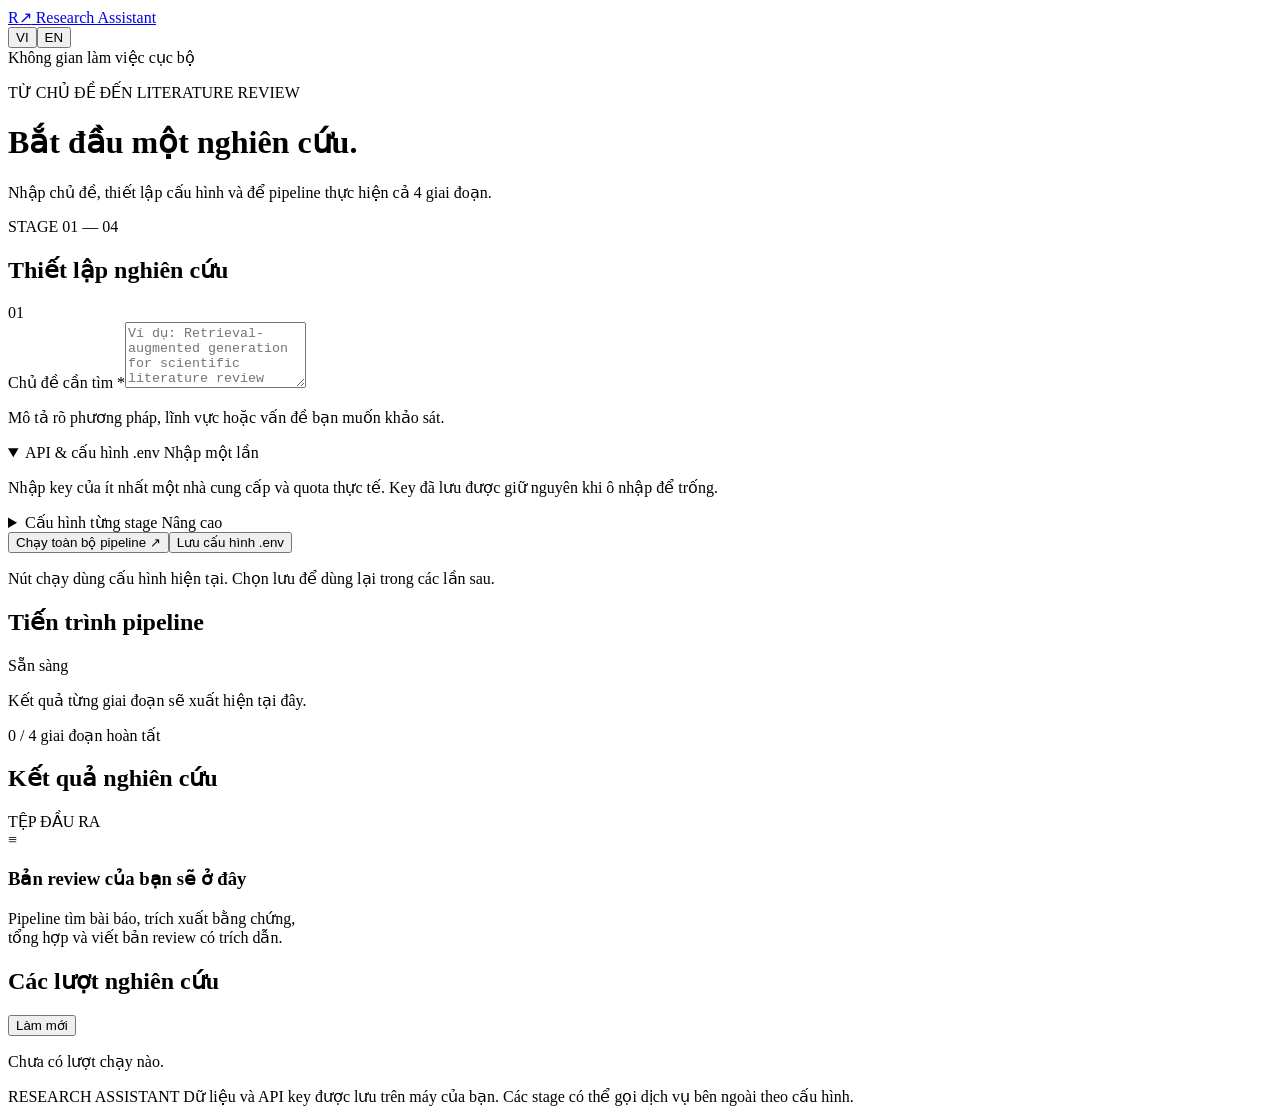
==== research_assistant/ui/static/index.html @ f3d4ac7d "Stage 4 and UI" ====
<!doctype html>
<html lang="vi">
<head><meta charset="utf-8"><meta name="viewport" content="width=device-width, initial-scale=1"><title>Research Assistant · Không gian nghiên cứu</title><link rel="stylesheet" href="/style.css"><link rel="stylesheet" href="/i18n.css"><script src="/app.js" defer></script></head>
<body>
<header><a class="brand" href="/"><span class="logo">R<span>↗</span></span> Research Assistant</a><div class="header-actions"><div class="language-switch" role="group" aria-label="Ngôn ngữ giao diện"><button type="button" data-language="vi" aria-pressed="true">VI</button><button type="button" data-language="en" aria-pressed="false">EN</button></div><span class="local"><i></i> <span data-i18n="localWorkspace">Không gian làm việc cục bộ</span></span></div></header>
<main>
<div class="heading"><div><p class="eyebrow" data-i18n="eyebrow">TỪ CHỦ ĐỀ ĐẾN LITERATURE REVIEW</p><h1 data-i18n="heading">Bắt đầu một nghiên cứu.</h1><p data-i18n="intro">Nhập chủ đề, thiết lập cấu hình và để pipeline thực hiện cả 4 giai đoạn.</p></div><span class="badge">STAGE 01 — 04</span></div>
<div id="notice" role="status" aria-live="polite" hidden></div>
<div class="workspace">
<section class="setup panel" aria-labelledby="setup-title">
<div class="panel-title"><h2 id="setup-title" data-i18n="researchSetup">Thiết lập nghiên cứu</h2><span>01</span></div>
<form id="research-form">
<label for="topic"><span data-i18n="researchTopic">Chủ đề cần tìm</span> <span class="required">*</span></label><textarea id="topic" required maxlength="2000" rows="4" data-i18n-placeholder="topicPlaceholder" placeholder="Ví dụ: Retrieval-augmented generation for scientific literature review"></textarea>
<p class="hint" data-i18n="topicHint">Mô tả rõ phương pháp, lĩnh vực hoặc vấn đề bạn muốn khảo sát.</p>
<div class="quick" id="quick-config"></div>
<details id="provider-settings" open><summary><span data-i18n="envConfig">API &amp; cấu hình .env</span> <span data-i18n="enterOnce">Nhập một lần</span></summary><p class="hint" data-i18n="envHint">Nhập key của ít nhất một nhà cung cấp và quota thực tế. Key đã lưu được giữ nguyên khi ô nhập để trống.</p><div id="env-fields"></div></details>
<details><summary><span data-i18n="stageConfig">Cấu hình từng stage</span> <span data-i18n="advanced">Nâng cao</span></summary><p class="hint" data-i18n="stageHint">Tên biến được giữ giống cấu hình Python. Đường dẫn tương đối tính từ thư mục dự án.</p><div id="stage-fields"></div></details>
<div class="actions"><button id="run" class="primary" type="submit"><span data-i18n="runPipeline">Chạy toàn bộ pipeline</span> <span>↗</span></button><button id="save" class="secondary" type="button" data-i18n="saveConfig">Lưu cấu hình .env</button></div>
<p class="hint" data-i18n="runHint">Nút chạy dùng cấu hình hiện tại. Chọn lưu để dùng lại trong các lần sau.</p>
</form></section>
<section class="output" aria-label="Theo dõi và kết quả" data-i18n-aria-label="outputLabel">
<div class="panel progress-panel"><div class="panel-title"><h2 data-i18n="pipelineProgress">Tiến trình pipeline</h2><span id="run-status" class="status">Sẵn sàng</span></div><p id="run-topic" class="hint">Kết quả từng giai đoạn sẽ xuất hiện tại đây.</p><ol id="stages" class="stages"></ol><div class="progress-track"><div id="progress"></div></div><p id="progress-label" class="hint">0 / 4 giai đoạn hoàn tất</p><button id="cancel" class="danger" type="button" hidden data-i18n="cancelPipeline">Dừng pipeline</button><div id="warnings" role="status"></div></div>
<div class="panel result-panel"><div class="panel-title"><h2 data-i18n="researchResults">Kết quả nghiên cứu</h2><span id="result-count" data-i18n="outputFiles">TỆP ĐẦU RA</span></div><div id="downloads"></div><div id="empty-result" class="empty"><span class="document-icon">≡</span><h3 data-i18n="reviewHere">Bản review của bạn sẽ ở đây</h3><p data-i18n="reviewDescription">Pipeline tìm bài báo, trích xuất bằng chứng,<br>tổng hợp và viết bản review có trích dẫn.</p></div><pre id="review" hidden tabindex="0" aria-label="Nội dung review Markdown" data-i18n-aria-label="reviewAria"></pre></div>
<div class="panel history-panel"><div class="panel-title"><h2 data-i18n="researchRuns">Các lượt nghiên cứu</h2><button id="refresh" type="button" class="text-button" data-i18n="refresh">Làm mới</button></div><div id="history"><p class="hint" data-i18n="noRuns">Chưa có lượt chạy nào.</p></div></div>
</section></div>
<footer>RESEARCH ASSISTANT <span data-i18n="footer">Dữ liệu và API key được lưu trên máy của bạn. Các stage có thể gọi dịch vụ bên ngoài theo cấu hình.</span></footer>
</main></body></html>
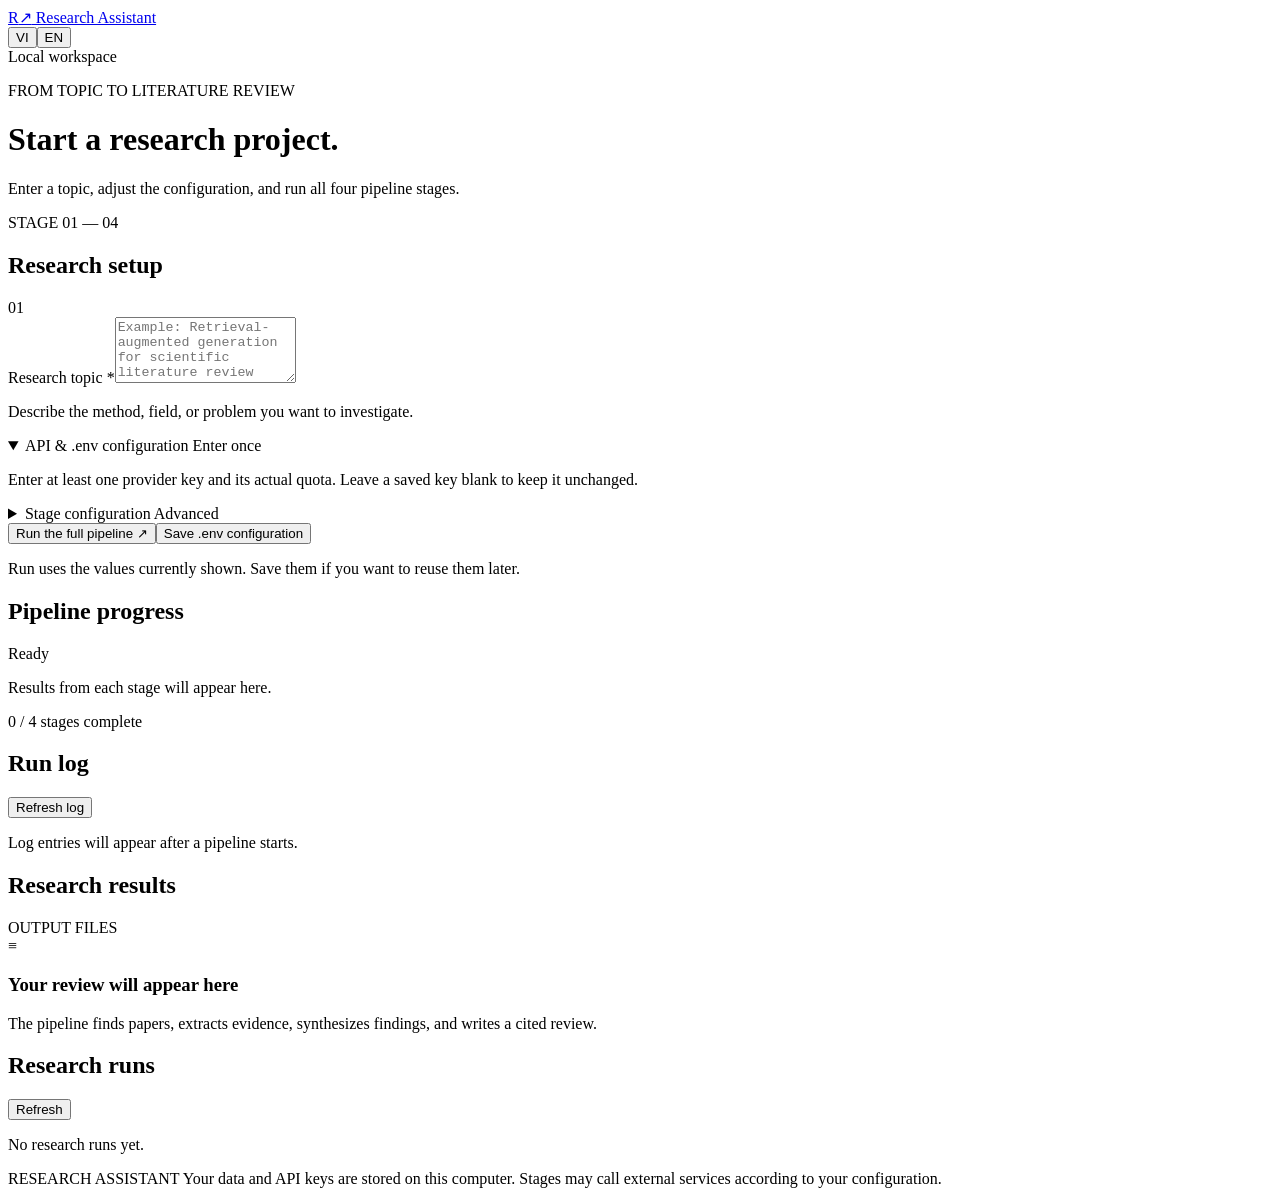
==== commit b35a8e85: "Add language and logger" ====
--- a/research_assistant/ui/static/index.html
+++ b/research_assistant/ui/static/index.html
@@ -1,27 +1,28 @@
 <!doctype html>
-<html lang="vi">
-<head><meta charset="utf-8"><meta name="viewport" content="width=device-width, initial-scale=1"><title>Research Assistant · Không gian nghiên cứu</title><link rel="stylesheet" href="/style.css"><link rel="stylesheet" href="/i18n.css"><script src="/app.js" defer></script></head>
+<html lang="en">
+<head><meta charset="utf-8"><meta name="viewport" content="width=device-width, initial-scale=1"><title>Research Assistant · Research workspace</title><link rel="stylesheet" href="/style.css"><link rel="stylesheet" href="/i18n.css"><script src="/i18n.js" defer></script><script src="/app.js" defer></script></head>
 <body>
-<header><a class="brand" href="/"><span class="logo">R<span>↗</span></span> Research Assistant</a><div class="header-actions"><div class="language-switch" role="group" aria-label="Ngôn ngữ giao diện"><button type="button" data-language="vi" aria-pressed="true">VI</button><button type="button" data-language="en" aria-pressed="false">EN</button></div><span class="local"><i></i> <span data-i18n="localWorkspace">Không gian làm việc cục bộ</span></span></div></header>
+<header><a class="brand" href="/"><span class="logo">R<span>↗</span></span> Research Assistant</a><div class="header-actions"><div class="language-switch" role="group" aria-label="Interface language"><button type="button" data-language="vi" aria-pressed="false">VI</button><button type="button" data-language="en" aria-pressed="true">EN</button></div><span class="local"><i></i> <span data-i18n="localWorkspace">Local workspace</span></span></div></header>
 <main>
-<div class="heading"><div><p class="eyebrow" data-i18n="eyebrow">TỪ CHỦ ĐỀ ĐẾN LITERATURE REVIEW</p><h1 data-i18n="heading">Bắt đầu một nghiên cứu.</h1><p data-i18n="intro">Nhập chủ đề, thiết lập cấu hình và để pipeline thực hiện cả 4 giai đoạn.</p></div><span class="badge">STAGE 01 — 04</span></div>
+<div class="heading"><div><p class="eyebrow" data-i18n="eyebrow">FROM TOPIC TO LITERATURE REVIEW</p><h1 data-i18n="heading">Start a research project.</h1><p data-i18n="intro">Enter a topic, adjust the configuration, and run all four pipeline stages.</p></div><span class="badge">STAGE 01 — 04</span></div>
 <div id="notice" role="status" aria-live="polite" hidden></div>
 <div class="workspace">
 <section class="setup panel" aria-labelledby="setup-title">
-<div class="panel-title"><h2 id="setup-title" data-i18n="researchSetup">Thiết lập nghiên cứu</h2><span>01</span></div>
+<div class="panel-title"><h2 id="setup-title" data-i18n="researchSetup">Research setup</h2><span>01</span></div>
 <form id="research-form">
-<label for="topic"><span data-i18n="researchTopic">Chủ đề cần tìm</span> <span class="required">*</span></label><textarea id="topic" required maxlength="2000" rows="4" data-i18n-placeholder="topicPlaceholder" placeholder="Ví dụ: Retrieval-augmented generation for scientific literature review"></textarea>
-<p class="hint" data-i18n="topicHint">Mô tả rõ phương pháp, lĩnh vực hoặc vấn đề bạn muốn khảo sát.</p>
+<label for="topic"><span data-i18n="researchTopic">Research topic</span> <span class="required">*</span></label><textarea id="topic" required maxlength="2000" rows="4" data-i18n-placeholder="topicPlaceholder" placeholder="Example: Retrieval-augmented generation for scientific literature review"></textarea>
+<p class="hint" data-i18n="topicHint">Describe the method, field, or problem you want to investigate.</p>
 <div class="quick" id="quick-config"></div>
-<details id="provider-settings" open><summary><span data-i18n="envConfig">API &amp; cấu hình .env</span> <span data-i18n="enterOnce">Nhập một lần</span></summary><p class="hint" data-i18n="envHint">Nhập key của ít nhất một nhà cung cấp và quota thực tế. Key đã lưu được giữ nguyên khi ô nhập để trống.</p><div id="env-fields"></div></details>
-<details><summary><span data-i18n="stageConfig">Cấu hình từng stage</span> <span data-i18n="advanced">Nâng cao</span></summary><p class="hint" data-i18n="stageHint">Tên biến được giữ giống cấu hình Python. Đường dẫn tương đối tính từ thư mục dự án.</p><div id="stage-fields"></div></details>
-<div class="actions"><button id="run" class="primary" type="submit"><span data-i18n="runPipeline">Chạy toàn bộ pipeline</span> <span>↗</span></button><button id="save" class="secondary" type="button" data-i18n="saveConfig">Lưu cấu hình .env</button></div>
-<p class="hint" data-i18n="runHint">Nút chạy dùng cấu hình hiện tại. Chọn lưu để dùng lại trong các lần sau.</p>
+<details id="provider-settings" open><summary><span data-i18n="envConfig">API &amp; .env configuration</span> <span data-i18n="enterOnce">Enter once</span></summary><p class="hint" data-i18n="envHint">Enter at least one provider key and its actual quota. Leave a saved key blank to keep it unchanged.</p><div id="env-fields"></div></details>
+<details><summary><span data-i18n="stageConfig">Stage configuration</span> <span data-i18n="advanced">Advanced</span></summary><p class="hint" data-i18n="stageHint">Variable names match the Python configuration. Relative paths start from the project directory.</p><div id="stage-fields"></div></details>
+<div class="actions"><button id="run" class="primary" type="submit"><span data-i18n="runPipeline">Run the full pipeline</span> <span>↗</span></button><button id="save" class="secondary" type="button" data-i18n="saveConfig">Save .env configuration</button></div>
+<p class="hint" data-i18n="runHint">Run uses the values currently shown. Save them if you want to reuse them later.</p>
 </form></section>
-<section class="output" aria-label="Theo dõi và kết quả" data-i18n-aria-label="outputLabel">
-<div class="panel progress-panel"><div class="panel-title"><h2 data-i18n="pipelineProgress">Tiến trình pipeline</h2><span id="run-status" class="status">Sẵn sàng</span></div><p id="run-topic" class="hint">Kết quả từng giai đoạn sẽ xuất hiện tại đây.</p><ol id="stages" class="stages"></ol><div class="progress-track"><div id="progress"></div></div><p id="progress-label" class="hint">0 / 4 giai đoạn hoàn tất</p><button id="cancel" class="danger" type="button" hidden data-i18n="cancelPipeline">Dừng pipeline</button><div id="warnings" role="status"></div></div>
-<div class="panel result-panel"><div class="panel-title"><h2 data-i18n="researchResults">Kết quả nghiên cứu</h2><span id="result-count" data-i18n="outputFiles">TỆP ĐẦU RA</span></div><div id="downloads"></div><div id="empty-result" class="empty"><span class="document-icon">≡</span><h3 data-i18n="reviewHere">Bản review của bạn sẽ ở đây</h3><p data-i18n="reviewDescription">Pipeline tìm bài báo, trích xuất bằng chứng,<br>tổng hợp và viết bản review có trích dẫn.</p></div><pre id="review" hidden tabindex="0" aria-label="Nội dung review Markdown" data-i18n-aria-label="reviewAria"></pre></div>
-<div class="panel history-panel"><div class="panel-title"><h2 data-i18n="researchRuns">Các lượt nghiên cứu</h2><button id="refresh" type="button" class="text-button" data-i18n="refresh">Làm mới</button></div><div id="history"><p class="hint" data-i18n="noRuns">Chưa có lượt chạy nào.</p></div></div>
+<section class="output" aria-label="Progress and results" data-i18n-aria-label="outputLabel">
+<div class="panel progress-panel"><div class="panel-title"><h2 data-i18n="pipelineProgress">Pipeline progress</h2><span id="run-status" class="status">Ready</span></div><p id="run-topic" class="hint">Results from each stage will appear here.</p><ol id="stages" class="stages"></ol><div class="progress-track"><div id="progress"></div></div><p id="progress-label" class="hint">0 / 4 stages complete</p><button id="cancel" class="danger" type="button" hidden data-i18n="cancelPipeline">Stop pipeline</button><div id="warnings" role="status"></div></div>
+<div class="panel log-panel"><div class="panel-title"><h2 data-i18n="runLog">Run log</h2><div class="log-actions"><button id="log-refresh" type="button" class="text-button" data-i18n="refreshLog">Refresh log</button><a id="log-download" class="text-link" href="#" download="run.log" data-i18n="downloadLog" hidden>Download log</a></div></div><p id="empty-log" class="hint" data-i18n="logEmpty">Log entries will appear after a pipeline starts.</p><pre id="run-log" hidden tabindex="0" aria-label="Pipeline run log" data-i18n-aria-label="logAria"></pre></div>
+<div class="panel result-panel"><div class="panel-title"><h2 data-i18n="researchResults">Research results</h2><span id="result-count" data-i18n="outputFiles">OUTPUT FILES</span></div><div id="downloads"></div><div id="empty-result" class="empty"><span class="document-icon">≡</span><h3 data-i18n="reviewHere">Your review will appear here</h3><p data-i18n="reviewDescription">The pipeline finds papers, extracts evidence, synthesizes findings, and writes a cited review.</p></div><pre id="review" hidden tabindex="0" aria-label="Markdown review content" data-i18n-aria-label="reviewAria"></pre></div>
+<div class="panel history-panel"><div class="panel-title"><h2 data-i18n="researchRuns">Research runs</h2><button id="refresh" type="button" class="text-button" data-i18n="refresh">Refresh</button></div><div id="history"><p class="hint" data-i18n="noRuns">No research runs yet.</p></div></div>
 </section></div>
-<footer>RESEARCH ASSISTANT <span data-i18n="footer">Dữ liệu và API key được lưu trên máy của bạn. Các stage có thể gọi dịch vụ bên ngoài theo cấu hình.</span></footer>
+<footer>RESEARCH ASSISTANT <span data-i18n="footer">Your data and API keys are stored on this computer. Stages may call external services according to your configuration.</span></footer>
 </main></body></html>
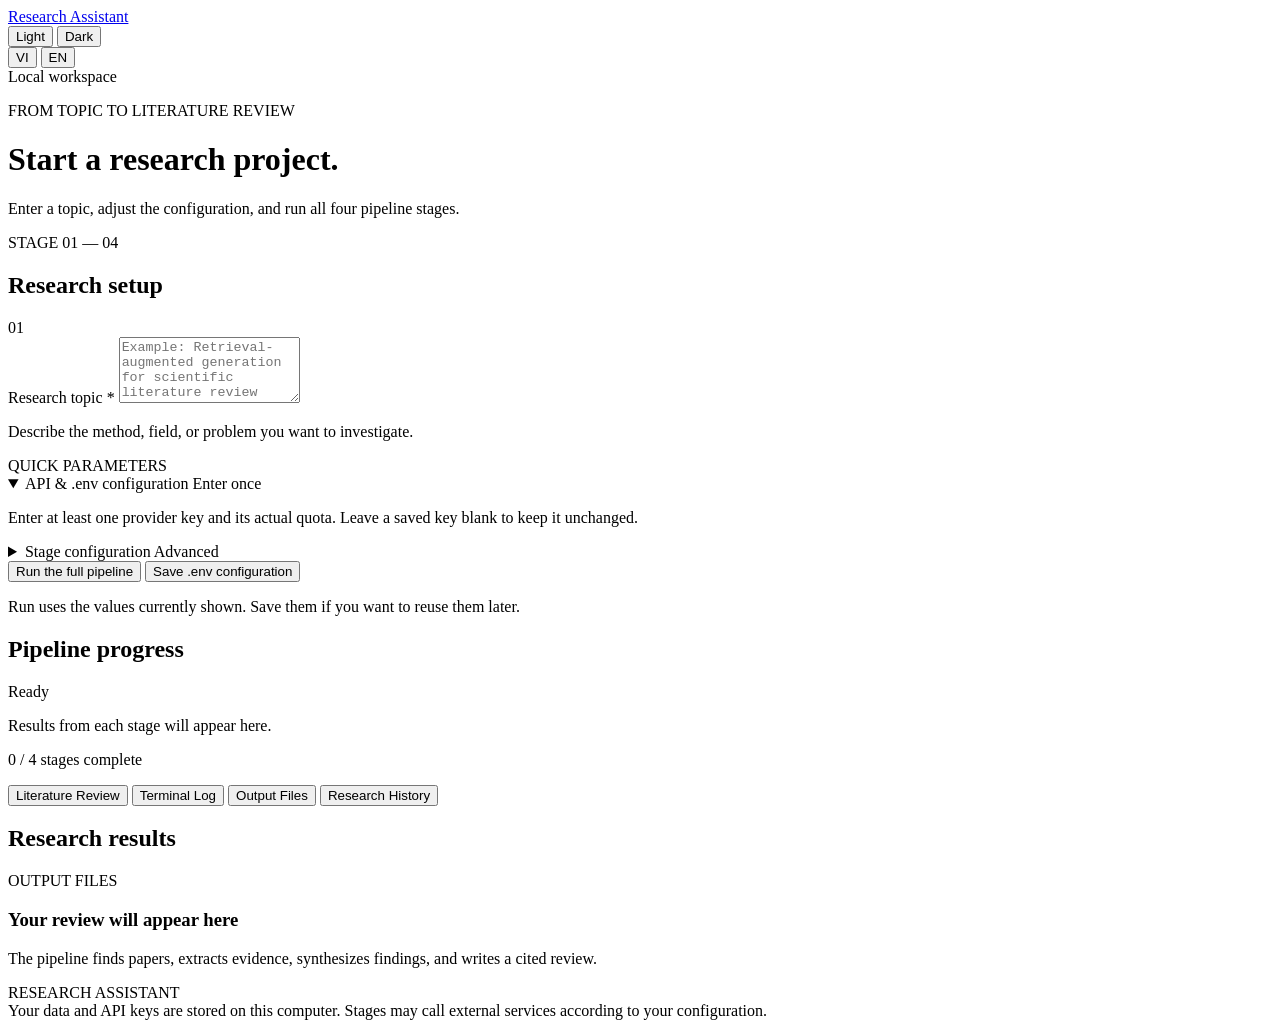
==== commit 066ef37e: "Update UI" ====
--- a/research_assistant/ui/static/index.html
+++ b/research_assistant/ui/static/index.html
@@ -1,28 +1,198 @@
 <!doctype html>
-<html lang="en">
-<head><meta charset="utf-8"><meta name="viewport" content="width=device-width, initial-scale=1"><title>Research Assistant · Research workspace</title><link rel="stylesheet" href="/style.css"><link rel="stylesheet" href="/i18n.css"><script src="/i18n.js" defer></script><script src="/app.js" defer></script></head>
+<html lang="en" data-theme="dark">
+<head>
+  <meta charset="utf-8">
+  <meta name="viewport" content="width=device-width, initial-scale=1">
+  <title>Research Assistant · Research workspace</title>
+  <link rel="preconnect" href="https://fonts.googleapis.com">
+  <link rel="preconnect" href="https://fonts.gstatic.com" crossorigin>
+  <link href="https://fonts.googleapis.com/css2?family=JetBrains+Mono:ital,wght@0,400;0,500;0,600;1,400&family=Plus+Jakarta+Sans:ital,wght@0,400;0,500;0,600;0,700;0,800;1,400&display=swap" rel="stylesheet">
+  <link rel="stylesheet" href="/style.css">
+  <link rel="stylesheet" href="/i18n.css">
+  <script src="/i18n.js" defer></script>
+  <script src="/app.js" defer></script>
+</head>
 <body>
-<header><a class="brand" href="/"><span class="logo">R<span>↗</span></span> Research Assistant</a><div class="header-actions"><div class="language-switch" role="group" aria-label="Interface language"><button type="button" data-language="vi" aria-pressed="false">VI</button><button type="button" data-language="en" aria-pressed="true">EN</button></div><span class="local"><i></i> <span data-i18n="localWorkspace">Local workspace</span></span></div></header>
-<main>
-<div class="heading"><div><p class="eyebrow" data-i18n="eyebrow">FROM TOPIC TO LITERATURE REVIEW</p><h1 data-i18n="heading">Start a research project.</h1><p data-i18n="intro">Enter a topic, adjust the configuration, and run all four pipeline stages.</p></div><span class="badge">STAGE 01 — 04</span></div>
-<div id="notice" role="status" aria-live="polite" hidden></div>
-<div class="workspace">
-<section class="setup panel" aria-labelledby="setup-title">
-<div class="panel-title"><h2 id="setup-title" data-i18n="researchSetup">Research setup</h2><span>01</span></div>
-<form id="research-form">
-<label for="topic"><span data-i18n="researchTopic">Research topic</span> <span class="required">*</span></label><textarea id="topic" required maxlength="2000" rows="4" data-i18n-placeholder="topicPlaceholder" placeholder="Example: Retrieval-augmented generation for scientific literature review"></textarea>
-<p class="hint" data-i18n="topicHint">Describe the method, field, or problem you want to investigate.</p>
-<div class="quick" id="quick-config"></div>
-<details id="provider-settings" open><summary><span data-i18n="envConfig">API &amp; .env configuration</span> <span data-i18n="enterOnce">Enter once</span></summary><p class="hint" data-i18n="envHint">Enter at least one provider key and its actual quota. Leave a saved key blank to keep it unchanged.</p><div id="env-fields"></div></details>
-<details><summary><span data-i18n="stageConfig">Stage configuration</span> <span data-i18n="advanced">Advanced</span></summary><p class="hint" data-i18n="stageHint">Variable names match the Python configuration. Relative paths start from the project directory.</p><div id="stage-fields"></div></details>
-<div class="actions"><button id="run" class="primary" type="submit"><span data-i18n="runPipeline">Run the full pipeline</span> <span>↗</span></button><button id="save" class="secondary" type="button" data-i18n="saveConfig">Save .env configuration</button></div>
-<p class="hint" data-i18n="runHint">Run uses the values currently shown. Save them if you want to reuse them later.</p>
-</form></section>
-<section class="output" aria-label="Progress and results" data-i18n-aria-label="outputLabel">
-<div class="panel progress-panel"><div class="panel-title"><h2 data-i18n="pipelineProgress">Pipeline progress</h2><span id="run-status" class="status">Ready</span></div><p id="run-topic" class="hint">Results from each stage will appear here.</p><ol id="stages" class="stages"></ol><div class="progress-track"><div id="progress"></div></div><p id="progress-label" class="hint">0 / 4 stages complete</p><button id="cancel" class="danger" type="button" hidden data-i18n="cancelPipeline">Stop pipeline</button><div id="warnings" role="status"></div></div>
-<div class="panel log-panel"><div class="panel-title"><h2 data-i18n="runLog">Run log</h2><div class="log-actions"><button id="log-refresh" type="button" class="text-button" data-i18n="refreshLog">Refresh log</button><a id="log-download" class="text-link" href="#" download="run.log" data-i18n="downloadLog" hidden>Download log</a></div></div><p id="empty-log" class="hint" data-i18n="logEmpty">Log entries will appear after a pipeline starts.</p><pre id="run-log" hidden tabindex="0" aria-label="Pipeline run log" data-i18n-aria-label="logAria"></pre></div>
-<div class="panel result-panel"><div class="panel-title"><h2 data-i18n="researchResults">Research results</h2><span id="result-count" data-i18n="outputFiles">OUTPUT FILES</span></div><div id="downloads"></div><div id="empty-result" class="empty"><span class="document-icon">≡</span><h3 data-i18n="reviewHere">Your review will appear here</h3><p data-i18n="reviewDescription">The pipeline finds papers, extracts evidence, synthesizes findings, and writes a cited review.</p></div><pre id="review" hidden tabindex="0" aria-label="Markdown review content" data-i18n-aria-label="reviewAria"></pre></div>
-<div class="panel history-panel"><div class="panel-title"><h2 data-i18n="researchRuns">Research runs</h2><button id="refresh" type="button" class="text-button" data-i18n="refresh">Refresh</button></div><div id="history"><p class="hint" data-i18n="noRuns">No research runs yet.</p></div></div>
-</section></div>
-<footer>RESEARCH ASSISTANT <span data-i18n="footer">Your data and API keys are stored on this computer. Stages may call external services according to your configuration.</span></footer>
-</main></body></html>
+  <header>
+    <a class="brand" href="/">
+      <span class="brand-text">Research Assistant</span>
+    </a>
+    <div class="header-actions">
+      <div class="theme-switch" role="group" aria-label="Theme mode" data-i18n-aria-label="themeAria">
+        <button type="button" data-theme-btn="light" aria-pressed="false" data-i18n="themeLight">Light</button>
+        <button type="button" data-theme-btn="dark" aria-pressed="true" data-i18n="themeDark">Dark</button>
+      </div>
+      <div class="language-switch" role="group" aria-label="Interface language" data-i18n-aria-label="languageAria">
+        <button type="button" data-language="vi" aria-pressed="false">VI</button>
+        <button type="button" data-language="en" aria-pressed="true">EN</button>
+      </div>
+      <span class="local">
+        <i class="status-dot"></i>
+        <span data-i18n="localWorkspace">Local workspace</span>
+      </span>
+    </div>
+  </header>
+
+  <main>
+    <div class="heading">
+      <div>
+        <p class="eyebrow" data-i18n="eyebrow">FROM TOPIC TO LITERATURE REVIEW</p>
+        <h1 data-i18n="heading">Start a research project.</h1>
+        <p data-i18n="intro">Enter a topic, adjust the configuration, and run all four pipeline stages.</p>
+      </div>
+      <span class="badge">STAGE 01 — 04</span>
+    </div>
+
+    <div id="notice" role="status" aria-live="polite" hidden></div>
+
+    <div class="workspace">
+      <!-- Left Column: Setup & Configuration -->
+      <section class="setup panel" aria-labelledby="setup-title">
+        <div class="panel-title">
+          <h2 id="setup-title" data-i18n="researchSetup">Research setup</h2>
+          <span class="step-num">01</span>
+        </div>
+        <form id="research-form">
+          <div class="form-group">
+            <label for="topic">
+              <span data-i18n="researchTopic">Research topic</span>
+              <span class="required">*</span>
+            </label>
+            <textarea id="topic" required maxlength="2000" rows="4" data-i18n-placeholder="topicPlaceholder" placeholder="Example: Retrieval-augmented generation for scientific literature review"></textarea>
+            <p class="hint" data-i18n="topicHint">Describe the method, field, or problem you want to investigate.</p>
+          </div>
+
+          <div class="quick-config-wrap">
+            <div class="section-divider"><span>QUICK PARAMETERS</span></div>
+            <div class="quick" id="quick-config"></div>
+          </div>
+
+          <details id="provider-settings" open>
+            <summary>
+              <span data-i18n="envConfig">API &amp; .env configuration</span>
+              <span class="summary-badge" data-i18n="enterOnce">Enter once</span>
+            </summary>
+            <p class="hint" data-i18n="envHint">Enter at least one provider key and its actual quota. Leave a saved key blank to keep it unchanged.</p>
+            <div id="env-fields"></div>
+          </details>
+
+          <details>
+            <summary>
+              <span data-i18n="stageConfig">Stage configuration</span>
+              <span class="summary-badge" data-i18n="advanced">Advanced</span>
+            </summary>
+            <p class="hint" data-i18n="stageHint">Variable names match the Python configuration. Relative paths start from the project directory.</p>
+            <div id="stage-fields"></div>
+          </details>
+
+          <div class="actions">
+            <button id="run" class="primary" type="submit">
+              <span data-i18n="runPipeline">Run the full pipeline</span>
+            </button>
+            <button id="save" class="secondary" type="button" data-i18n="saveConfig">Save .env configuration</button>
+          </div>
+          <p class="hint action-hint" data-i18n="runHint">Run uses the values currently shown. Save them if you want to reuse them later.</p>
+        </form>
+      </section>
+
+      <!-- Right Column: Progress & Viewports -->
+      <section class="output" aria-label="Progress and results" data-i18n-aria-label="outputLabel">
+        <!-- Progress Stepper Panel -->
+        <div class="panel progress-panel">
+          <div class="panel-title">
+            <div class="title-with-badge">
+              <h2 data-i18n="pipelineProgress">Pipeline progress</h2>
+              <span id="run-status" class="status">Ready</span>
+            </div>
+            <button id="cancel" class="danger" type="button" hidden data-i18n="cancelPipeline">Stop pipeline</button>
+          </div>
+          <p id="run-topic" class="hint">Results from each stage will appear here.</p>
+          <ol id="stages" class="stages"></ol>
+          <div class="progress-track-wrap">
+            <div class="progress-track"><div id="progress"></div></div>
+            <p id="progress-label" class="hint">0 / 4 stages complete</p>
+          </div>
+          <div id="warnings" role="status"></div>
+        </div>
+
+        <!-- Output Tabs & Viewports -->
+        <div class="panel control-panel">
+          <nav class="output-tabs" role="tablist" aria-label="Viewports">
+            <button type="button" class="tab-btn active" data-tab="review" id="tab-review-btn" role="tab" aria-selected="true">
+              <span data-i18n="tabReview">Literature Review</span>
+            </button>
+            <button type="button" class="tab-btn" data-tab="log" id="tab-log-btn" role="tab" aria-selected="false">
+              <span data-i18n="tabLog">Terminal Log</span>
+            </button>
+            <button type="button" class="tab-btn" data-tab="artifacts" id="tab-artifacts-btn" role="tab" aria-selected="false">
+              <span data-i18n="tabArtifacts">Output Files</span>
+            </button>
+            <button type="button" class="tab-btn" data-tab="history" id="tab-history-btn" role="tab" aria-selected="false">
+              <span data-i18n="tabHistory">Research History</span>
+            </button>
+          </nav>
+
+          <div class="tab-viewports">
+            <!-- Review Pane -->
+            <div class="tab-pane active" id="pane-review" role="tabpanel" aria-labelledby="tab-review-btn">
+              <div class="pane-header">
+                <div class="pane-title">
+                  <h2 data-i18n="researchResults">Research results</h2>
+                  <span id="result-count" class="badge-sub" data-i18n="outputFiles">OUTPUT FILES</span>
+                </div>
+                <div class="pane-actions">
+                  <button id="copy-review" type="button" class="text-button copy-btn" hidden data-i18n="copyReview">Copy Review</button>
+                </div>
+              </div>
+
+              <div id="empty-result" class="empty">
+                <h3 data-i18n="reviewHere">Your review will appear here</h3>
+                <p data-i18n="reviewDescription">The pipeline finds papers, extracts evidence, synthesizes findings, and writes a cited review.</p>
+              </div>
+
+              <pre id="review" hidden tabindex="0" aria-label="Markdown review content" data-i18n-aria-label="reviewAria"></pre>
+            </div>
+
+            <!-- Log Pane -->
+            <div class="tab-pane" id="pane-log" role="tabpanel" aria-labelledby="tab-log-btn" hidden>
+              <div class="pane-header">
+                <h2 data-i18n="runLog">Run log</h2>
+                <div class="log-actions">
+                  <button id="log-refresh" type="button" class="text-button" data-i18n="refreshLog">Refresh log</button>
+                  <a id="log-download" class="text-link" href="#" download="run.log" data-i18n="downloadLog" hidden>Download log</a>
+                </div>
+              </div>
+              <p id="empty-log" class="hint" data-i18n="logEmpty">Log entries will appear after a pipeline starts.</p>
+              <pre id="run-log" hidden tabindex="0" aria-label="Pipeline run log" data-i18n-aria-label="logAria"></pre>
+            </div>
+
+            <!-- Artifacts Pane -->
+            <div class="tab-pane" id="pane-artifacts" role="tabpanel" aria-labelledby="tab-artifacts-btn" hidden>
+              <div class="pane-header">
+                <h2 data-i18n="outputFiles">Output Files</h2>
+              </div>
+              <div id="downloads" class="downloads-grid"></div>
+            </div>
+
+            <!-- History Pane -->
+            <div class="tab-pane" id="pane-history" role="tabpanel" aria-labelledby="tab-history-btn" hidden>
+              <div class="pane-header">
+                <h2 data-i18n="researchRuns">Research runs</h2>
+                <button id="refresh" type="button" class="text-button" data-i18n="refresh">Refresh</button>
+              </div>
+              <div id="history">
+                <p class="hint" data-i18n="noRuns">No research runs yet.</p>
+              </div>
+            </div>
+          </div>
+        </div>
+      </section>
+    </div>
+
+    <footer>
+      <div class="footer-brand">RESEARCH ASSISTANT</div>
+      <span data-i18n="footer">Your data and API keys are stored on this computer. Stages may call external services according to your configuration.</span>
+    </footer>
+  </main>
+</body>
+</html>
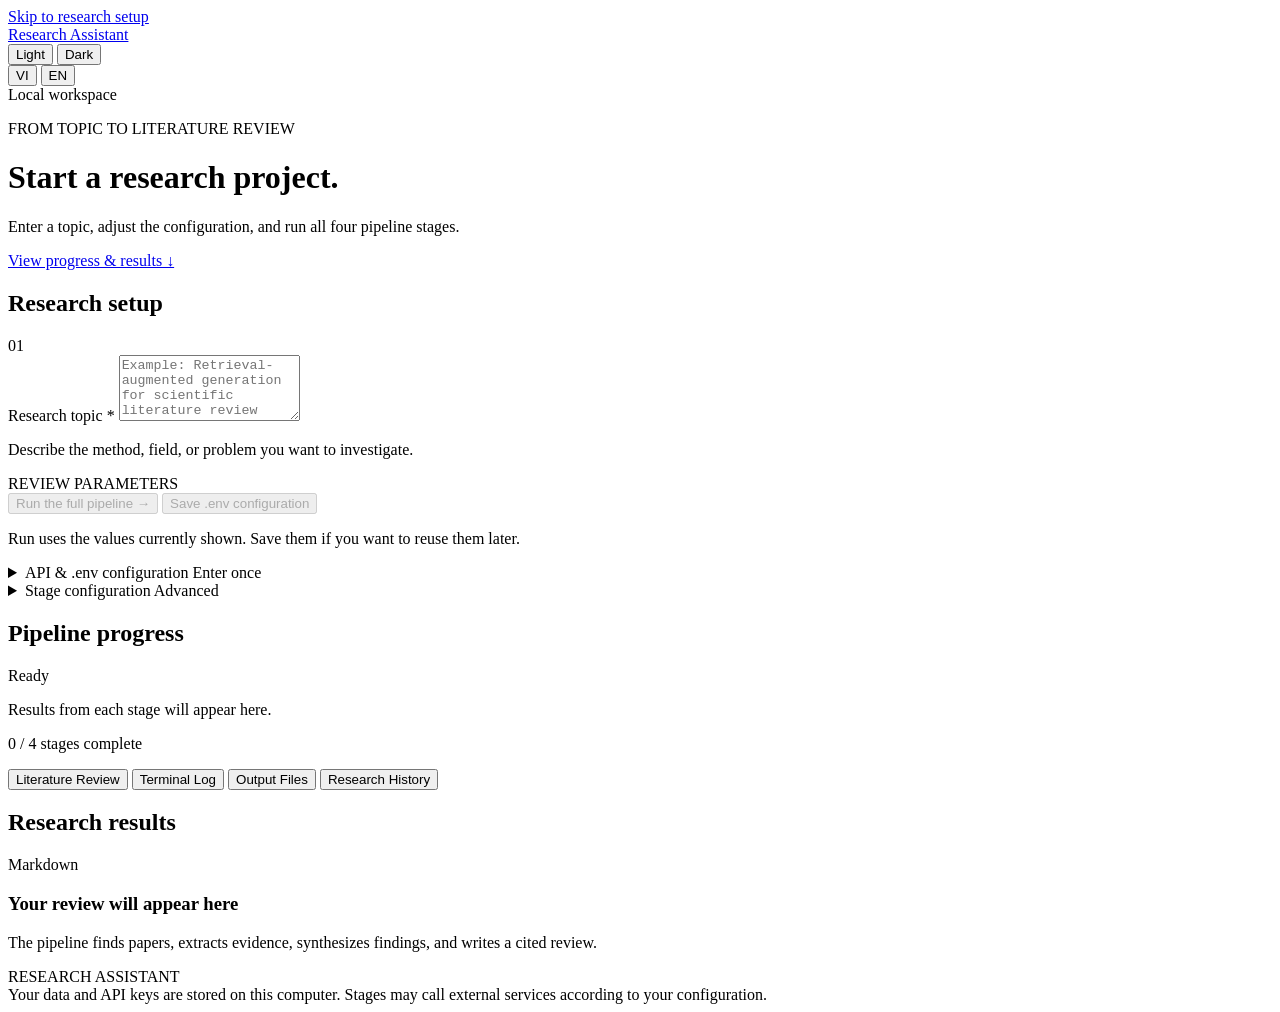
==== commit 68a043f0: "Enchance UI" ====
--- a/research_assistant/ui/static/index.html
+++ b/research_assistant/ui/static/index.html
@@ -4,15 +4,13 @@
   <meta charset="utf-8">
   <meta name="viewport" content="width=device-width, initial-scale=1">
   <title>Research Assistant · Research workspace</title>
-  <link rel="preconnect" href="https://fonts.googleapis.com">
-  <link rel="preconnect" href="https://fonts.gstatic.com" crossorigin>
-  <link href="https://fonts.googleapis.com/css2?family=JetBrains+Mono:ital,wght@0,400;0,500;0,600;1,400&family=Plus+Jakarta+Sans:ital,wght@0,400;0,500;0,600;0,700;0,800;1,400&display=swap" rel="stylesheet">
   <link rel="stylesheet" href="/style.css">
   <link rel="stylesheet" href="/i18n.css">
   <script src="/i18n.js" defer></script>
   <script src="/app.js" defer></script>
 </head>
 <body>
+  <a class="skip-link" href="#research-form" data-i18n="skipToSetup">Skip to research setup</a>
   <header>
     <a class="brand" href="/">
       <span class="brand-text">Research Assistant</span>
@@ -40,7 +38,7 @@
         <h1 data-i18n="heading">Start a research project.</h1>
         <p data-i18n="intro">Enter a topic, adjust the configuration, and run all four pipeline stages.</p>
       </div>
-      <span class="badge">STAGE 01 — 04</span>
+      <a class="text-link workspace-jump" href="#output" data-i18n="viewResults">View progress & results ↓</a>
     </div>
 
     <div id="notice" role="status" aria-live="polite" hidden></div>
@@ -58,16 +56,25 @@
               <span data-i18n="researchTopic">Research topic</span>
               <span class="required">*</span>
             </label>
-            <textarea id="topic" required maxlength="2000" rows="4" data-i18n-placeholder="topicPlaceholder" placeholder="Example: Retrieval-augmented generation for scientific literature review"></textarea>
-            <p class="hint" data-i18n="topicHint">Describe the method, field, or problem you want to investigate.</p>
+            <textarea id="topic" required maxlength="2000" rows="4" aria-describedby="topic-hint" data-i18n-placeholder="topicPlaceholder" placeholder="Example: Retrieval-augmented generation for scientific literature review"></textarea>
+            <p id="topic-hint" class="hint" data-i18n="topicHint">Describe the method, field, or problem you want to investigate.</p>
           </div>
 
           <div class="quick-config-wrap">
-            <div class="section-divider"><span>QUICK PARAMETERS</span></div>
+            <div class="section-divider"><span data-i18n="quickParameters">REVIEW PARAMETERS</span></div>
             <div class="quick" id="quick-config"></div>
           </div>
 
-          <details id="provider-settings" open>
+          <div class="actions">
+            <button id="run" class="primary" type="submit" disabled>
+              <span data-i18n="runPipeline">Run the full pipeline</span>
+              <span aria-hidden="true">→</span>
+            </button>
+            <button id="save" class="secondary" type="button" disabled data-i18n="saveConfig">Save .env configuration</button>
+          </div>
+          <p class="hint action-hint" data-i18n="runHint">Run uses the values currently shown. Save them if you want to reuse them later.</p>
+
+          <details id="provider-settings">
             <summary>
               <span data-i18n="envConfig">API &amp; .env configuration</span>
               <span class="summary-badge" data-i18n="enterOnce">Enter once</span>
@@ -85,31 +92,24 @@
             <div id="stage-fields"></div>
           </details>
 
-          <div class="actions">
-            <button id="run" class="primary" type="submit">
-              <span data-i18n="runPipeline">Run the full pipeline</span>
-            </button>
-            <button id="save" class="secondary" type="button" data-i18n="saveConfig">Save .env configuration</button>
-          </div>
-          <p class="hint action-hint" data-i18n="runHint">Run uses the values currently shown. Save them if you want to reuse them later.</p>
         </form>
       </section>
 
       <!-- Right Column: Progress & Viewports -->
-      <section class="output" aria-label="Progress and results" data-i18n-aria-label="outputLabel">
+      <section id="output" class="output" tabindex="-1" aria-label="Progress and results" data-i18n-aria-label="outputLabel">
         <!-- Progress Stepper Panel -->
         <div class="panel progress-panel">
           <div class="panel-title">
             <div class="title-with-badge">
               <h2 data-i18n="pipelineProgress">Pipeline progress</h2>
-              <span id="run-status" class="status">Ready</span>
+              <span id="run-status" class="status" role="status">Ready</span>
             </div>
             <button id="cancel" class="danger" type="button" hidden data-i18n="cancelPipeline">Stop pipeline</button>
           </div>
           <p id="run-topic" class="hint">Results from each stage will appear here.</p>
           <ol id="stages" class="stages"></ol>
           <div class="progress-track-wrap">
-            <div class="progress-track"><div id="progress"></div></div>
+            <div class="progress-track" role="progressbar" aria-labelledby="progress-label" aria-valuemin="0" aria-valuemax="4" aria-valuenow="0"><div id="progress"></div></div>
             <p id="progress-label" class="hint">0 / 4 stages complete</p>
           </div>
           <div id="warnings" role="status"></div>
@@ -117,7 +117,7 @@
 
         <!-- Output Tabs & Viewports -->
         <div class="panel control-panel">
-          <nav class="output-tabs" role="tablist" aria-label="Viewports">
+          <nav class="output-tabs" role="tablist" aria-label="Progress and results" data-i18n-aria-label="outputLabel">
             <button type="button" class="tab-btn active" data-tab="review" id="tab-review-btn" role="tab" aria-selected="true">
               <span data-i18n="tabReview">Literature Review</span>
             </button>
@@ -138,7 +138,7 @@
               <div class="pane-header">
                 <div class="pane-title">
                   <h2 data-i18n="researchResults">Research results</h2>
-                  <span id="result-count" class="badge-sub" data-i18n="outputFiles">OUTPUT FILES</span>
+                  <span class="badge-sub">Markdown</span>
                 </div>
                 <div class="pane-actions">
                   <button id="copy-review" type="button" class="text-button copy-btn" hidden data-i18n="copyReview">Copy Review</button>
@@ -172,6 +172,7 @@
                 <h2 data-i18n="outputFiles">Output Files</h2>
               </div>
               <div id="downloads" class="downloads-grid"></div>
+              <p id="empty-files" class="hint" data-i18n="filesEmpty">Output files will appear as each stage finishes.</p>
             </div>
 
             <!-- History Pane -->
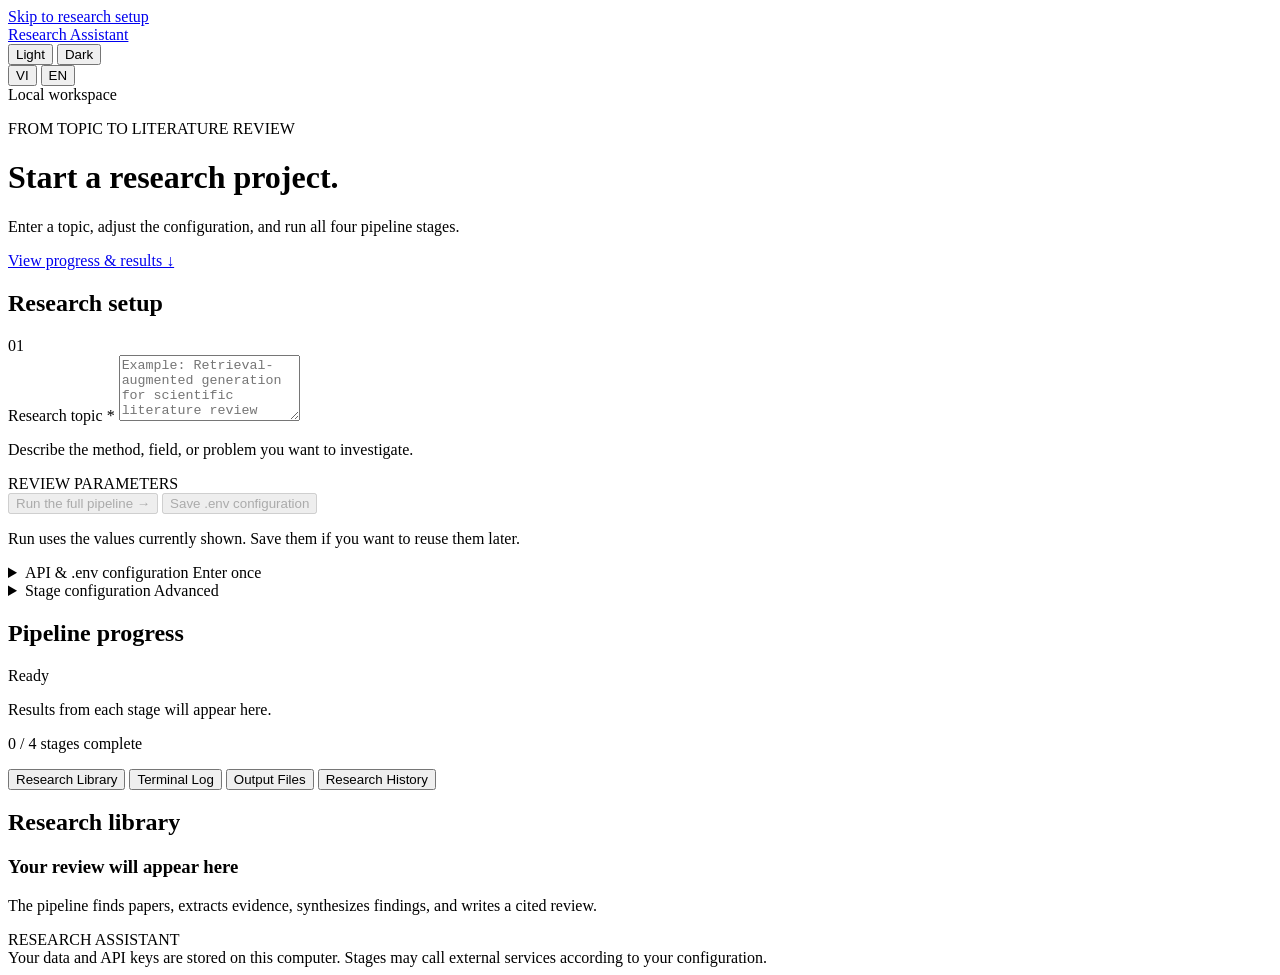
==== commit bd666e72: "Split review.md into files to reduce token per call" ====
--- a/research_assistant/ui/static/index.html
+++ b/research_assistant/ui/static/index.html
@@ -119,7 +119,7 @@
         <div class="panel control-panel">
           <nav class="output-tabs" role="tablist" aria-label="Progress and results" data-i18n-aria-label="outputLabel">
             <button type="button" class="tab-btn active" data-tab="review" id="tab-review-btn" role="tab" aria-selected="true">
-              <span data-i18n="tabReview">Literature Review</span>
+              <span data-i18n="tabReview">Research Library</span>
             </button>
             <button type="button" class="tab-btn" data-tab="log" id="tab-log-btn" role="tab" aria-selected="false">
               <span data-i18n="tabLog">Terminal Log</span>
@@ -137,11 +137,12 @@
             <div class="tab-pane active" id="pane-review" role="tabpanel" aria-labelledby="tab-review-btn">
               <div class="pane-header">
                 <div class="pane-title">
-                  <h2 data-i18n="researchResults">Research results</h2>
-                  <span class="badge-sub">Markdown</span>
+                  <h2 data-i18n="researchLibrary">Research library</h2>
+                  <span id="document-count" class="badge-sub" hidden></span>
                 </div>
                 <div class="pane-actions">
-                  <button id="copy-review" type="button" class="text-button copy-btn" hidden data-i18n="copyReview">Copy Review</button>
+                  <a id="download-document" class="text-link" href="#" hidden data-i18n="downloadDocument">Download file</a>
+                  <button id="copy-review" type="button" class="text-button copy-btn" hidden data-i18n="copyDocument">Copy file</button>
                 </div>
               </div>
 
@@ -150,7 +151,28 @@
                 <p data-i18n="reviewDescription">The pipeline finds papers, extracts evidence, synthesizes findings, and writes a cited review.</p>
               </div>
 
-              <pre id="review" hidden tabindex="0" aria-label="Markdown review content" data-i18n-aria-label="reviewAria"></pre>
+              <div id="document-workspace" class="document-workspace" hidden>
+                <aside class="document-rail" aria-label="Research documents" data-i18n-aria-label="documentsAria">
+                  <div class="document-rail-heading">
+                    <span data-i18n="documentMap">DOCUMENT MAP</span>
+                    <span id="document-position" class="folio"></span>
+                  </div>
+                  <nav id="document-list" aria-label="Research document list" data-i18n-aria-label="documentListAria"></nav>
+                </aside>
+                <div class="document-reader">
+                  <div class="document-reader-head">
+                    <div>
+                      <p class="document-kicker" data-i18n="currentDocument">CURRENT DOCUMENT</p>
+                      <h3 id="current-document-title"></h3>
+                    </div>
+                    <div class="document-pager" aria-label="Document navigation" data-i18n-aria-label="documentNavigationAria">
+                      <button id="previous-document" type="button" class="pager-button" aria-label="Previous document" data-i18n-aria-label="previousDocument">←</button>
+                      <button id="next-document" type="button" class="pager-button" aria-label="Next document" data-i18n-aria-label="nextDocument">→</button>
+                    </div>
+                  </div>
+                  <article id="review" class="markdown-document" tabindex="0" aria-label="Markdown document content" data-i18n-aria-label="reviewAria"></article>
+                </div>
+              </div>
             </div>
 
             <!-- Log Pane -->
